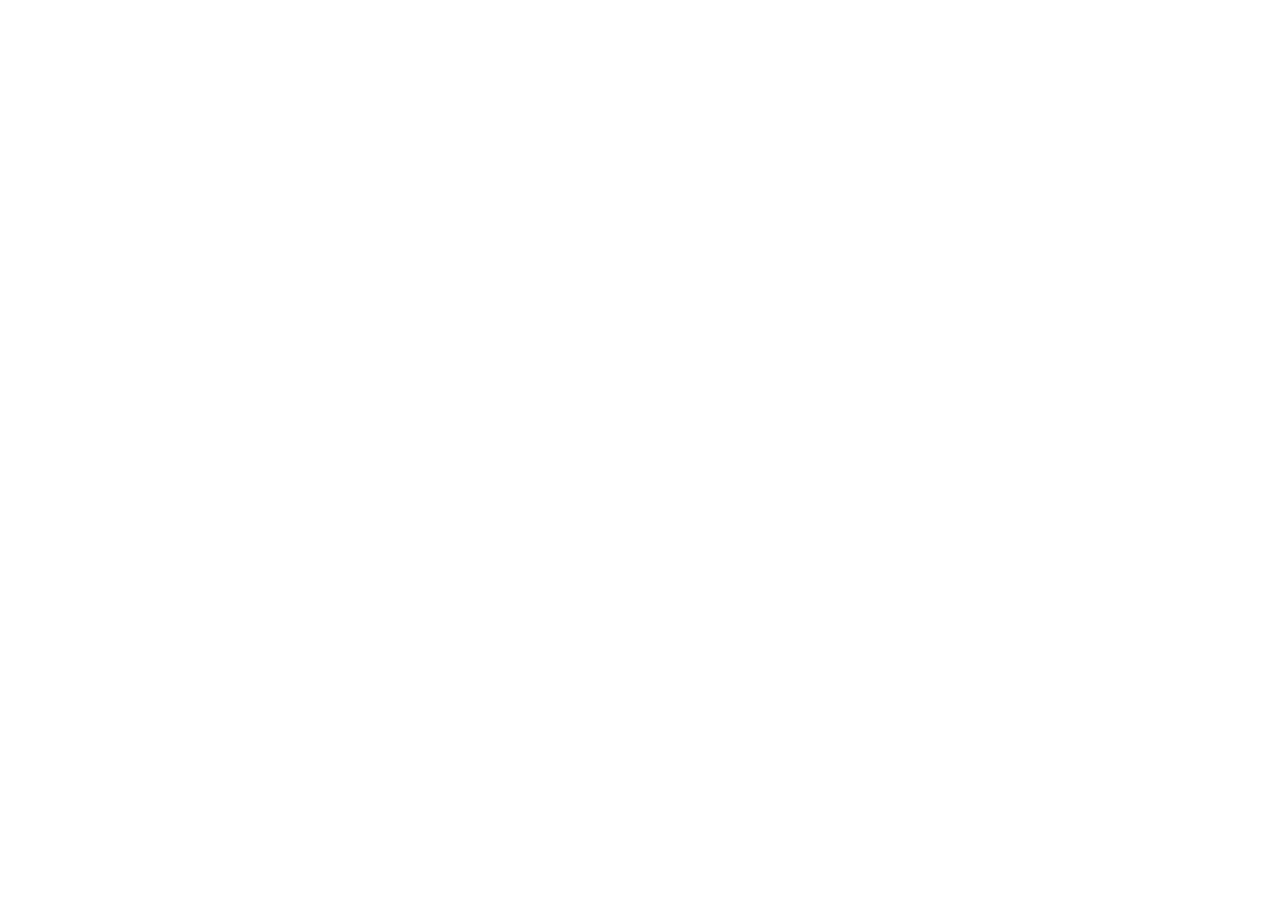
==== index.html @ d1a0b8d7 "Add files via upload" ====
<!DOCTYPE html>
<html class="no-js" lang="en">

<head>
    <meta charset="utf-8">
    <meta http-equiv="X-UA-Compatible" content="IE=edge">
    <meta name="viewport" content="width=device-width, initial-scale=1">
    <title>My Portfolio</title>
    <link href="https://fonts.googleapis.com/css?family=Lato:300,400,700,900" rel="stylesheet">
    <link rel="stylesheet" href="libs/font-awesome/css/font-awesome.min.css">
    <link href="css/bootstrap.min.css" rel="stylesheet">
    <link href="css/styles.css" rel="stylesheet">
</head>

<body>
    <div id="mobile-menu-open" class="shadow-large">
        <i class="fa fa-bars" aria-hidden="true"></i>
    </div>
    <!-- End #mobile-menu-toggle -->
    <header>
        <div id="mobile-menu-close">
            <span>Close</span> <i class="fa fa-times" aria-hidden="true"></i>
        </div>
        <ul id="menu" class="shadow">
            <li>
                <a href="#about">About</a>
            </li>
            <li>
                <a href="#experience">Experience</a>
            </li>
            <li>
                <a href="#education">Education</a>
            </li>
            <li>
                <a href="#projects">Projects</a>
            </li>
            <li>
                <a href="#skills">Skills</a>
            </li>
            <li>
                <a href="#contact">Contact</a>
            </li>
        </ul>
    </header>
    <!-- End header -->

    <div id="lead">
        <div id="lead-content">
            <h1>Frances Lee</h1>
            <h2>Computer Science Graduate</h2>
            <a href="Frances Lee Resume.pdf" download="Frances_Lee_Resume.pdf" class="btn-rounded-white">Download Resume</a>
        </div>
        <!-- End #lead-content -->

        <div id="lead-overlay"></div>

        <div id="lead-down">
            <span>
                <i class="fa fa-chevron-down" aria-hidden="true"></i>
            </span>
        </div>
        <!-- End #lead-down -->
    </div>
    <!-- End #lead -->

    <div id="about">
        <div class="container">
            <div class="row">
                <div class="col-md-4">
                    <h2 class="heading">About Me</h2>
                </div>
                <div class="col-md-8">
                    <p>
                        I am an aspiring Computer Science graduate with proficiency in Java, Python, C++, JavaScript, and both relational and non-relational databases.
                        I'm passionate about creating innovative solutions and constantly expanding my knowledge in the field. 
                        My goal is to contribute my skills as a Software Engineer, QA Engineer, or Data Engineer, and make a meaningful impact in the tech industry.
                    </p>
                </div>
            </div>
        </div>
    </div>
    <!-- End #about -->

    <div id="experience" class="background-alt">
        <h2 class="heading">Experience</h2>
        <div id="experience-timeline">
            <div data-date="August 2019 – March 2020">
                <h3>Infosys</h3>
                <h4>Junior Operation Associate</h4>
                <p>
                    <ul>
                        <li>Collaborated with onshore counterparts to promptly resolve critical issues within timelines.</li>
                        <li>Successfully integrated Robotic Process Automation (RPA) into the user-friendly front end Angular framework,
                            streamlining processes and reducing manual intervention through collaborative cross-functional teams.</li>
                        <li>Managed client databases, ensuring the extraction, transformation, and loading of source data to generate accurate
                            reports.</li>
                        <li>Utilized Git version control for pair programming, actively participating in code review sessions to ensure efficient
                            code collaboration and maintain high code quality standards.</li>
                    </ul>
                </p>
            </div>
        </div>
    </div>
    <!-- End #experience -->

    <div id="education">
        <h2 class="heading">Education</h2>
        <div class="education-block">
            <h3>Southern New Hampshire University</h3>
            <span class="education-date">Oct 2022 - Dec 2023</span>
            <h4>Bachelor of Science in Computer Science</h4>
            <p>
                GPA: 4.0
            </p>
        </div>
        <!-- End .education-block -->

        <div class="education-block">
            <h3>Brookhaven College</h3>
            <span class="education-date">Aug 2017 - May 2019</span>
            <h4>Associate of Science in Computer Science</h4>
            <p>
                GPA: 3.83
            </p>
        </div>
        <!-- End .education-block -->
    </div>
    <!-- End #education -->

    <div id="projects" class="background-alt">
        <h2 class="heading">Projects</h2>
        <div class="container">
            <div class="row">
                <div class="project shadow-large">
                    <div class="project-image">
                        <img src="images/Inventory.png" />
                    </div>
                    <!-- End .project-image -->
                    <div class="project-info">
                        <h3>Inventory Management Android Mobile App</h3>
                        <p>
                            (Android Studio, SQLite, and Java)
                            <br>
                            Designed and developed an Android inventory management application, featuring secure login, password reset, user registration and seamless CRUD operations. Integrated SMS and Push notification alerts to notify users of low inventory levels.
                        </p>
                        <a href="https://gitfront.io/r/frances402/4MarZNoTTJg1/Inventory-Management-App/" target="_blank">View Project</a>
                    </div>
                    <!-- End .project-info -->
                </div>
                <!-- End .project -->

                <div class="project shadow-large">
                    <div class="project-image">
                        <img src="images/Dashboard.png" />
                    </div>
                    <!-- End .project-image -->
                    <div class="project-info">
                        <h3>Rescue Dog Dashboard</h3>
                        <p>
                            (Python, MongoDB)
                            <br>
                            Conceptualized and crafted a secure web dashboard with MongoDB and Dash, featuring user authentication, MVC architecture, and CRUD operations. Enabled efficient data organization, retrieval from CSV files, and user-friendly interactions through data tables, pie charts, and geolocation visualizations. Implemented filters to identify search-and-rescue dog candidates.
                        </p>
                        <a href="https://gitfront.io/r/frances402/KQWz59GvUykJ/Rescue-Dog-Selection-Dashboard/" target="_blank">View Project</a>
                    </div>
                    <!-- End .project-info -->
                </div>
                <!-- End .project -->

                <div class="project shadow-large">
                    <div class="project-image">
                        <img src="images/TravelBackend.png" />
                    </div>
                    <!-- End .project-image -->
                    <div class="project-info">
                        <h3>Travel Booking Web Application</h3>
                        <p>
                            (MongoDB, Express.js AngularJS, Node.js, NoSQL, RESTful API, Postman)
                            <br>
                            Implemented a MEAN stack-based travel booking web application with a customer-facing website utilizing MVC routing and Handlebars templating. Incorporated a NoSQL database with Mongoose integration, RESTful API, and a secure Angular-based single-page application (SPA) for administrative functions. Conducted thorough testing procedures with Postman. 
                        </p>
                        <a href="https://gitfront.io/r/frances402/gCSunHzN7BKj/Travel-Booking-Web-Application/" target="_blank">View Project</a>
                    </div>
                    <!-- End .project-info -->
                </div>
                <!-- End .project -->
            </div>
        </div>
    </div>
    <!-- End #projects -->

    <div id="skills">
        <h2 class="heading">Skills</h2>
        <ul>
            <li>Python</li>
            <li>Java</li>
            <li>C++</li>
            <li>JavaScript</li>
            <li>Node.js</li>
            <li>Angular</li>
            <li>HTML</li>
            <li>CSS</li>
            <li>Typescript</li>
            <li>MongoDB</li>
            <li>SQL</li>
            <li>SQLite</li>
            <li>XML</li>
            <li>JSON</li>   
        </ul>
    </div>
    <!-- End #skills -->

    <div id="contact">
        <h2>Get in Touch</h2>
        <div id="contact-form">
            <form method="POST" action="https://formspree.io/f/xvojeqpn">
                <input type="hidden" name="_subject" value="Contact request from personal website" />
                <input type="email" name="_replyto" placeholder="Your email" required>
                <textarea name="message" placeholder="Your message" required></textarea>
                <button type="submit">Send</button>
            </form>
        </div>
        <!-- End #contact-form -->
    </div>
    <!-- End #contact -->

    <footer>
        <div class="container">
            <div class="row">
                <div class="col-sm-5 copyright">
                    <p>
                        Copyright &copy; <span id="current-year">2023</span> Frances Lee | All Rights Reserved
                    </p>
                </div>
                <div class="col-sm-2 top">
                    <span id="to-top">
                        <i class="fa fa-chevron-up" aria-hidden="true"></i>
                    </span>
                </div>
                <div class="col-sm-5 social">
                    <ul>
                        <li>
                            <a href="https://github.com/frances402" target="_blank"><i class="fa fa-github" aria-hidden="true"></i></a>
                        </li>
                        <li>
                            <a href="https://linkedin.com/in/frances402" target="_blank"><i class="fa fa-linkedin" aria-hidden="true"></i></a>
                        </li>
                    </ul>
                </div>
            </div>
        </div>
    </footer>
    <!-- End footer -->

    <script src="https://ajax.googleapis.com/ajax/libs/jquery/1.12.4/jquery.min.js"></script>
    <script src="js/scripts.min.js"></script>

    <script>
        var password = prompt("Enter the password for access:");

        if (password !== "402") {
            alert("Incorrect password. Access denied.");
            window.location.href = "https://www.google.com"; // Redirect to another page
        }
    </script>
</body>

</html>
---- css/styles.css ----
/*!
    Title: Dev Portfolio Template
    Version: 1.2.2
    Last Change: 03/25/2020
    Author: Ryan Fitzgerald
    Repo: https://github.com/RyanFitzgerald/devportfolio-template
    Issues: https://github.com/RyanFitzgerald/devportfolio-template/issues

    Description: This file contains all the styles associated with the page
    that don't come from third party libraries. This file gets compiled using
    Gulp and send to the /css folder which is then loaded on the page.
*/body{font-family:'Lato', sans-serif;font-size:16px}body.active{overflow:hidden;z-index:-1}.no-js #experience-timeline>div{background:#fff;padding:10px;margin-bottom:10px;border:1px solid #dcd9d9}.no-js #experience-timeline>div h3{font-size:1.5em;font-weight:300;color:#374054;display:inline-block;margin:0}.no-js #experience-timeline>div h4{font-size:1.2em;font-weight:300;color:#7e8890;margin:0 0 15px 0}.no-js #experience-timeline>div p{color:#74808a;font-size:0.9em;margin:0}.no-js #experience-timeline:before,.no-js #experience-timeline:after{content:none}@keyframes dropHeader{0%{transform:translateY(-100%)}100%{transform:translateY(0)}}header{position:absolute;top:0;left:0;right:0;text-align:center;z-index:10;animation-name:dropHeader;animation-iteration-count:1;animation-timing-function:ease;animation-duration:0.75s}header ul{display:inline-block;background:#fff;text-align:center;padding:10px;margin:0;border-bottom-right-radius:4px;border-bottom-left-radius:4px}header li{display:inline-block}header a{display:block;color:#3498db;padding:10px}header a:hover{color:#217dbb;text-decoration:none;background:#eee;border-radius:4px}header a:focus{color:#3498db;text-decoration:none}header.active{display:block}header.sticky{position:fixed;z-index:999}#menu.active{display:block}#mobile-menu-open{display:none;cursor:pointer;position:fixed;right:15px;top:10px;color:#3498db;font-size:1.5em;z-index:20;padding:0 7px;border-radius:4px;background:#fff}#mobile-menu-close{display:none;text-align:right;width:100%;background:#fff;font-size:1.5em;padding-right:15px;padding-top:10px;cursor:pointer;color:#3498db}#mobile-menu-close span{font-size:0.5em;text-transform:uppercase}#mobile-menu-close i{vertical-align:middle}footer{padding:50px 0}.copyright{padding-top:20px}.copyright p{margin:0;color:#74808a}.top{text-align:center}.top span{cursor:pointer;display:block;margin:15px auto 0 auto;width:35px;height:35px;border-radius:50%;border:3px solid #b9bfc4;text-align:center}.top i{color:#74808a}.social{text-align:right}.social ul{margin:5px 0 0 0;padding:0}.social li{display:inline-block;font-size:1.25em;list-style:none}.social a{display:block;color:#74808a;padding:10px}.social a:hover{color:#3498db}.btn-rounded-white{display:inline-block;color:#fff;padding:15px 25px;border:3px solid #fff;border-radius:30px;transition:.5s ease all}.btn-rounded-white:hover{color:#3498db;background:#fff;text-decoration:none}.shadow{box-shadow:0 1px 3px rgba(0,0,0,0.12),0 1px 2px rgba(0,0,0,0.24)}.shadow-large{box-shadow:0 3px 6px rgba(0,0,0,0.08),0 3px 6px rgba(0,0,0,0.15)}.heading{position:relative;display:inline-block;font-size:2em;font-weight:300;margin:0 0 30px 0}.heading:after{position:absolute;content:'';top:100%;height:1px;width:50px;left:0;right:0;margin:0 auto;background:#3498db}.background-alt{background:#f2f2f5}#lead{position:relative;height:100vh;min-height:500px;max-height:1080px;background:url(../images/lead-bg.jpg);background-size:cover;padding:15px;overflow:hidden}#lead-content{position:absolute;z-index:10;top:50%;left:50%;transform:translate(-50%, -50%);text-align:center}#lead-content h1,#lead-content h2{margin:0}#lead-content h1{color:#fff;font-weight:900;font-size:5em;text-transform:uppercase;letter-spacing:0.05em;line-height:0.9em}#lead-content h2{color:#a0cfee;font-weight:500;font-size:2.25em;margin-bottom:15px}#lead-overlay{position:absolute;height:100%;width:100%;top:0;right:0;bottom:0;left:0;background:rgba(33,125,187,0.8);z-index:1}#lead-down{position:absolute;left:0;right:0;width:100%;text-align:center;z-index:10;bottom:15px;color:#fff}#lead-down span{cursor:pointer;display:block;margin:0 auto;width:35px;height:35px;border-radius:50%;border:3px solid #a0cfee;text-align:center}#lead-down i{animation:pulsate 1.5s ease;animation-iteration-count:infinite;padding-top:5px}@keyframes pulsate{0%{transform:scale(1, 1)}50%{transform:scale(1.2, 1.2)}100%{transform:scale(1, 1)}}#about{padding:75px 15px;border-bottom:1px solid #dcd9d9}#about h2{color:#374054}#about p{color:#74808a;margin:0}#experience{padding:50px 15px;text-align:center;border-bottom:1px solid #dcd9d9}#experience h2{color:#374054}#experience-timeline{margin:30px auto 0 auto;position:relative;max-width:1000px}#experience-timeline:before{position:absolute;content:'';top:0;bottom:0;left:303px;right:auto;height:100%;width:3px;background:#3498db;z-index:0}#experience-timeline:after{position:absolute;content:'';width:3px;height:40px;background:#3498db;background:linear-gradient(to bottom, #3498db, rgba(52,152,219,0));top:100%;left:303px}.vtimeline-content{margin-left:350px;background:#fff;border:1px solid #e6e6e6;padding:15px;border-radius:3px;text-align:left}.vtimeline-content h3{font-size:1.5em;font-weight:300;color:#374054;display:inline-block;margin:0}.vtimeline-content h4{font-size:1.2em;font-weight:300;color:#7e8890;margin:0 0 15px 0}.vtimeline-content p{color:#74808a;font-size:0.9em;margin:0}.vtimeline-point{position:relative;display:block;vertical-align:top;margin-bottom:30px}.vtimeline-icon{position:relative;color:#fff;width:50px;height:50px;background:#3498db;border-radius:50%;float:left;z-index:99;margin-left:280px}.vtimeline-icon i{display:block;font-size:2em;margin-top:10px}.vtimeline-date{width:260px;text-align:right;position:absolute;left:0;top:10px;font-weight:300;color:#374054}#education{padding:50px 15px 20px 15px;border-bottom:1px solid #dcd9d9;text-align:center}#education h2{color:#374054;margin-bottom:50px}.education-block{max-width:700px;margin:0 auto 30px auto;padding:15px;border:1px solid #dcd9d9;text-align:left}.education-block h3{font-weight:500;float:left;margin:0;color:#374054}.education-block span{color:#74808a;float:right}.education-block h4{color:#74808a;clear:both;font-weight:500;margin:0 0 15px 0}.education-block p,.education-block ul{margin:0;color:#74808a;font-size:0.9em}.education-block ul{padding:0 0 0 15px}#projects{padding:50px 15px;border-bottom:1px solid #dcd9d9;text-align:center}#projects h2{color:#374054;margin-bottom:50px}.project{position:relative;max-width:900px;margin:0 auto 30px auto;overflow:hidden;background:#fff;border-radius:4px}.project-image{float:left}.project-info{position:absolute;top:50%;transform:translateY(-50%);margin-left:300px;padding:15px}.project-info h3{font-size:1.5em;font-weight:300;color:#374054;margin:0 0 15px 0}.project-info p{color:#74808a;margin:0 0 15px 0;font-size:0.9em}.no-image .project-info{position:relative;margin:0;padding:30px 15px;transform:none}#more-projects{display:none}#skills{padding:50px 15px;text-align:center}#skills h2{color:#374054;margin-bottom:50px}#skills ul{display:block;margin:0 auto;padding:0;max-width:800px}#skills li{display:inline-block;margin:7px;padding:5px 10px;color:#374054;background:#e4e4ea;list-style:none;cursor:default;font-size:1.2em}#contact{padding:50px 15px;background:#3498db;text-align:center}#contact h2{margin:0 0 15px 0;color:#fff;font-weight:500}#contact-form{max-width:500px;margin:0 auto}#contact-form input,#contact-form textarea{display:block;width:100%;padding:10px;border-radius:4px;border:none;margin-bottom:10px;background:#1d6fa5;color:#fff;transition:.5s ease all}#contact-form input::-webkit-input-placeholder,#contact-form textarea::-webkit-input-placeholder{color:#fff}#contact-form input:-moz-placeholder,#contact-form textarea:-moz-placeholder{color:#fff;opacity:1}#contact-form input::-moz-placeholder,#contact-form textarea::-moz-placeholder{color:#fff;opacity:1}#contact-form input:-ms-input-placeholder,#contact-form textarea:-ms-input-placeholder{color:#fff}#contact-form input:focus,#contact-form textarea:focus{outline:none;background:#16527a}#contact-form textarea{height:150px;resize:none}#contact-form button{display:block;width:100%;background:#fff;border-radius:4px;padding:5px 10px;border:none;color:#3498db;font-weight:700;box-shadow:0 1px 3px rgba(0,0,0,0.12),0 1px 2px rgba(0,0,0,0.24);transition:.5s ease all}#contact-form button:hover{box-shadow:0 10px 20px rgba(0,0,0,0.19),0 6px 6px rgba(0,0,0,0.23)}.optional-section{padding:50px 15px;text-align:center;border-top:1px solid #dcd9d9}.optional-section h2{color:#374054}.optional-section-block{max-width:700px;margin:0 auto 30px auto;padding:15px;border:1px solid #dcd9d9;background:#fff;text-align:left}.optional-section-block h3{font-weight:500;margin:0 0 15px 0;color:#374054}.optional-section-block h4{color:#74808a;clear:both;font-weight:500;margin:0 0 15px 0}.optional-section-block p,.optional-section-block ul{margin:0 0 15px 0;color:#74808a;font-size:0.9em}.optional-section-block ul{padding:0 0 0 15px}@media only screen and (max-width: 750px){#experience-timeline:before,#experience-timeline:after{left:23px}.vtimeline-date{width:auto;text-align:left;position:relative;margin-bottom:15px;display:block;margin-left:70px}.vtimeline-icon{margin-left:0}.vtimeline-content{margin-left:70px}}@media only screen and (max-width: 992px){#lead{height:auto;min-height:auto;max-height:auto;padding:100px 15px}#lead-content{position:relative;transform:none;left:auto;top:auto}#lead-content h1{font-size:3em}#lead-content h2{font-size:1.75em}#about{text-align:center}#about p{text-align:left}}@media only screen and (max-width: 768px){header{position:fixed;display:none;z-index:999;animation:none;bottom:0;height:100%}#mobile-menu-open,#mobile-menu-close{display:block}#menu{height:100%;overflow-y:auto;box-shadow:none;border-radius:0;width:100%}#menu li{display:block;margin-bottom:10px}#lead-content h1{font-size:2em}#lead-content h2{font-size:1.3em}#lead-content a{padding:10px 20px}#lead-down{display:none}.education-block h3,.education-block span{float:none}.project-image{display:none}.project-info{position:relative;margin:0;padding:30px 15px;top:auto;transform:none}footer{text-align:center}.social{text-align:center}}@media only screen and (max-width: 480px){#lead-content h1{font-size:1.5em}#lead-content h2{font-size:1em}#lead-content a{font-size:0.9em;padding:5px 10px}}
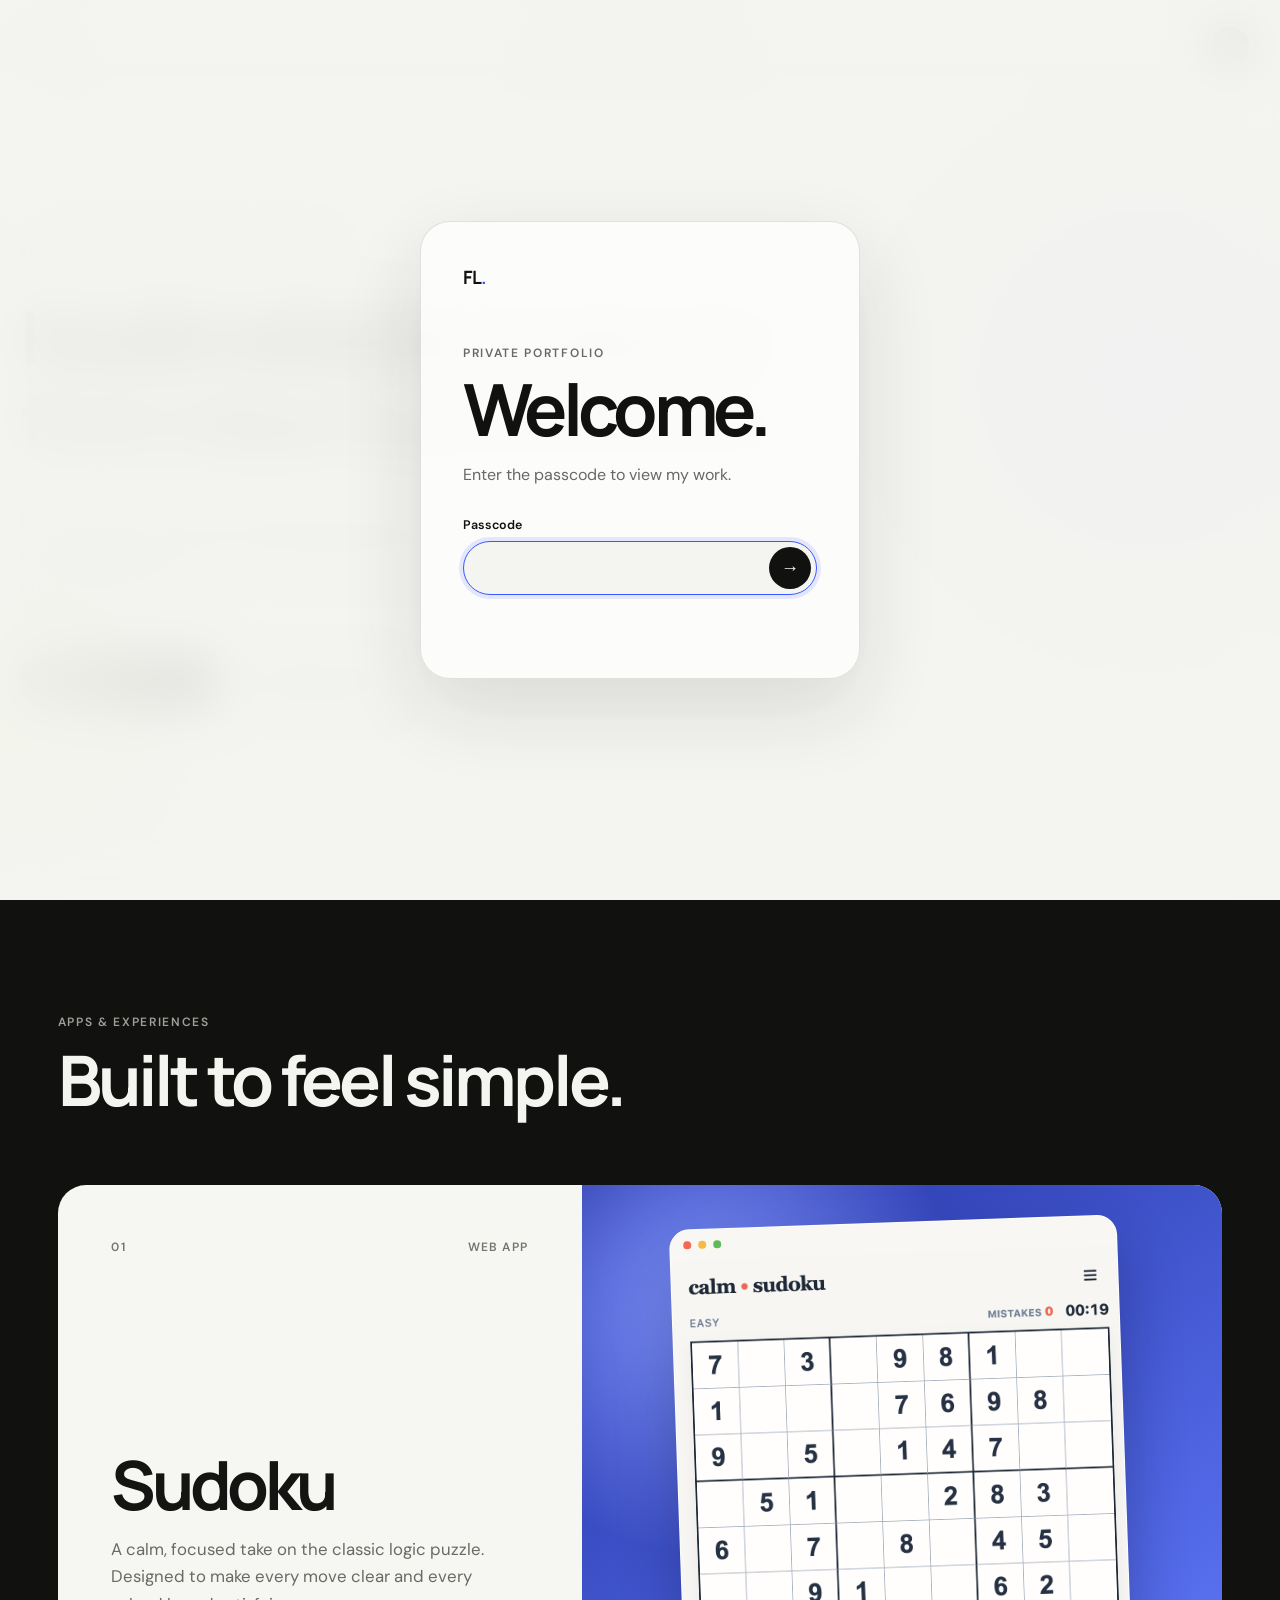
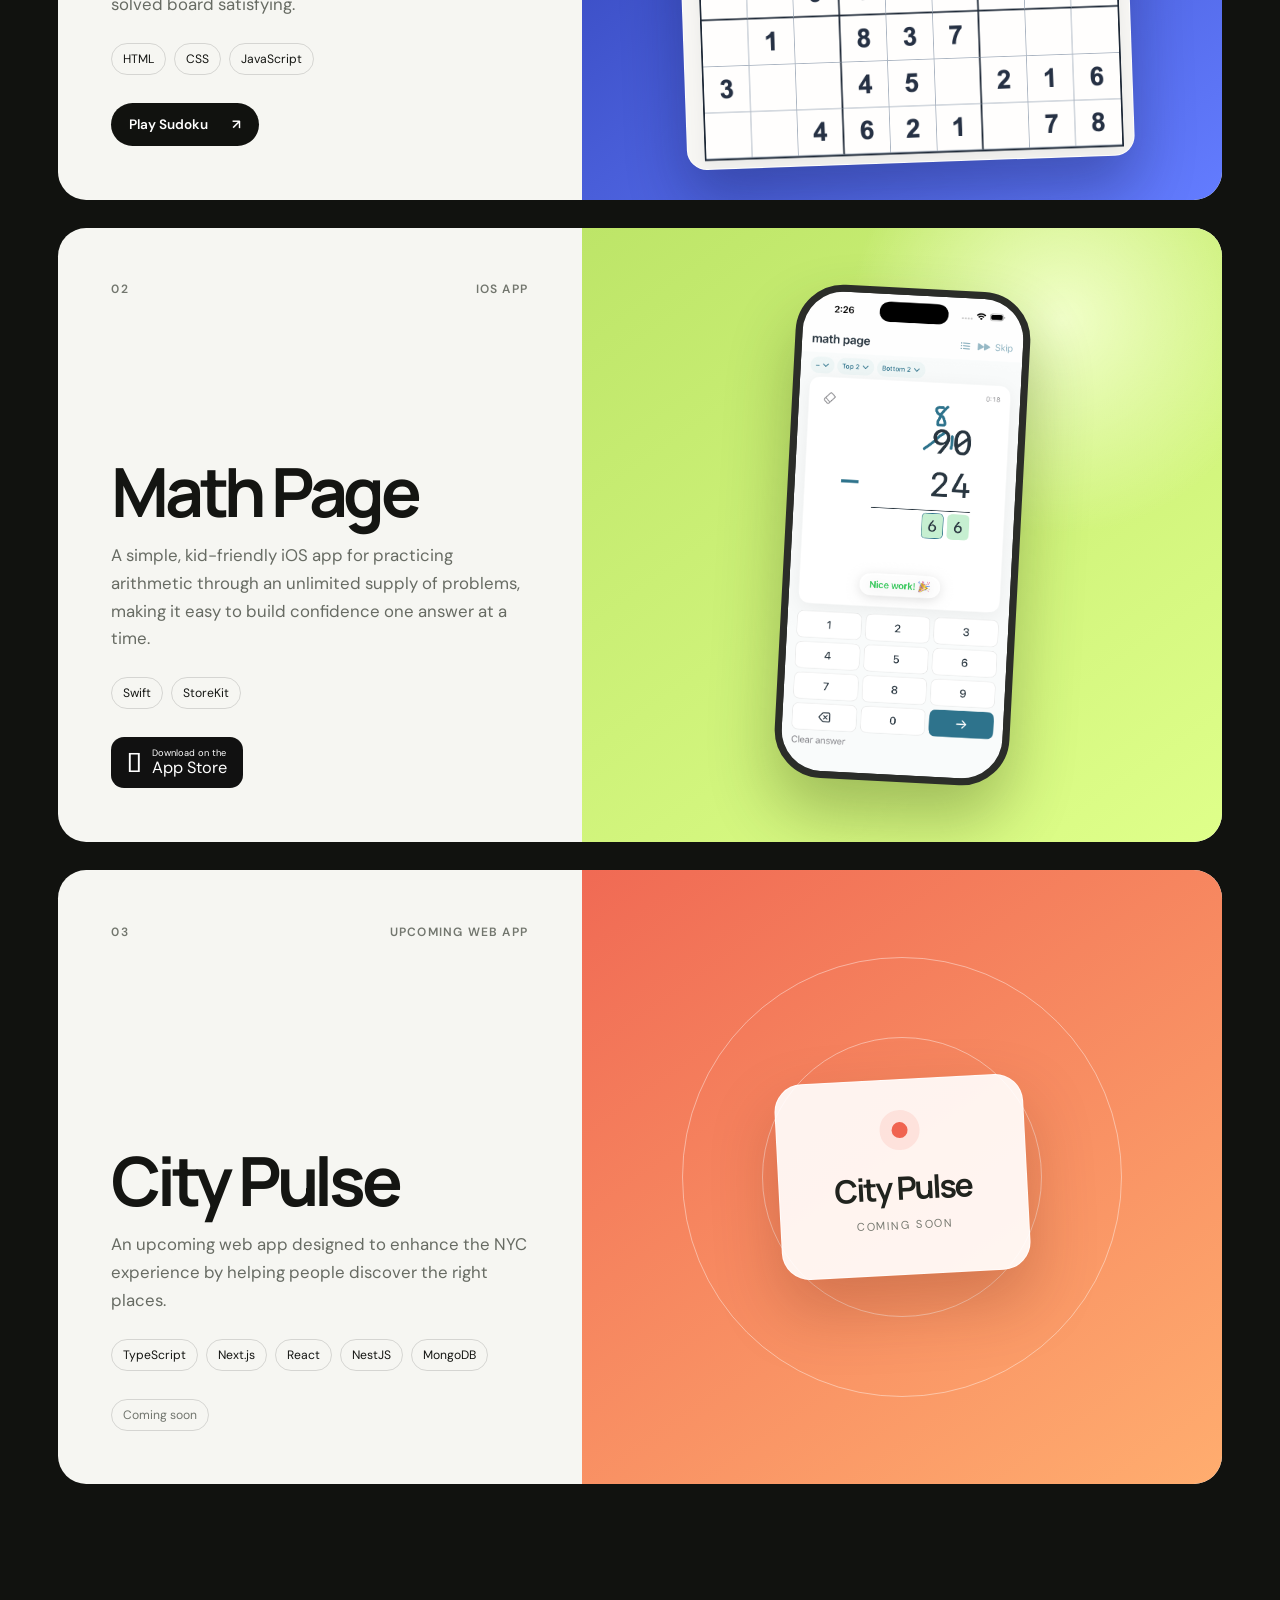
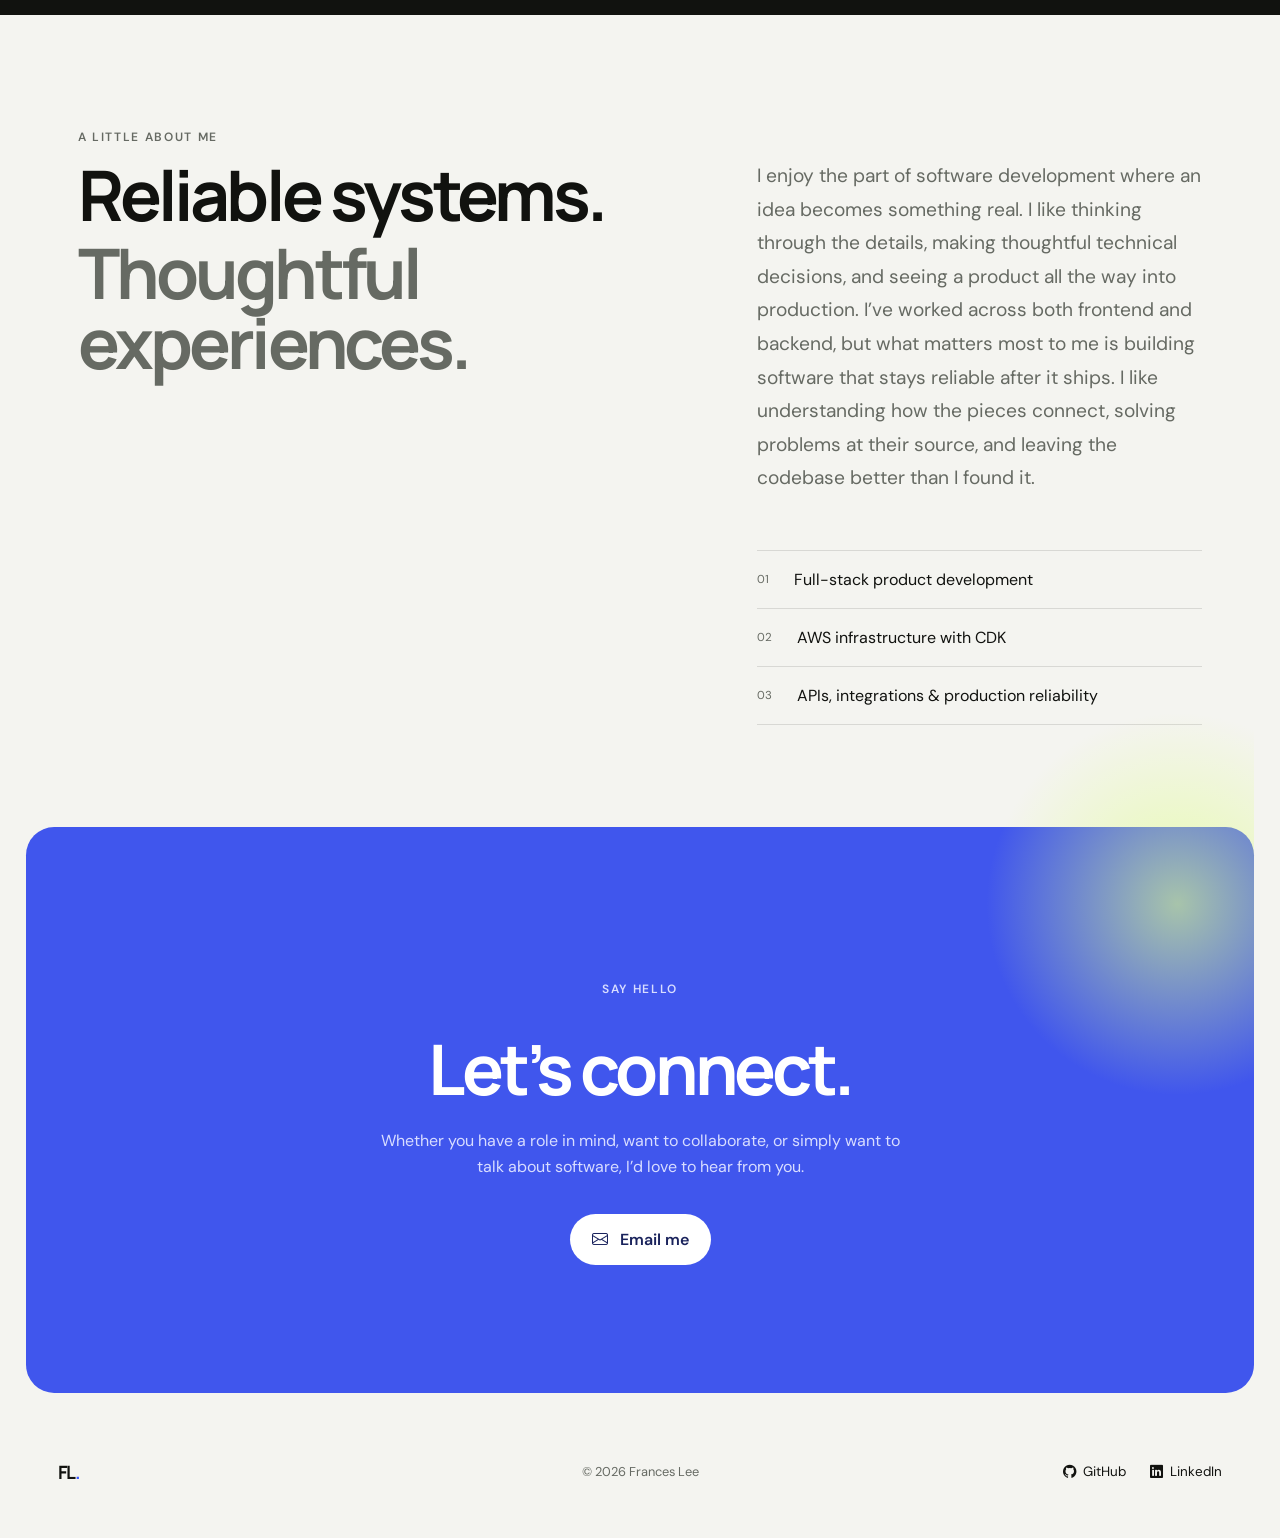
==== commit fce98586: "Replace portfolio with new design" ====
--- a/index.html
+++ b/index.html
@@ -1,268 +1,169 @@
-<!DOCTYPE html>
-<html class="no-js" lang="en">
+<!doctype html>
+<html lang="en">
+<head>
+  <meta charset="utf-8">
+  <meta name="viewport" content="width=device-width, initial-scale=1">
+  <meta name="theme-color" content="#f4f4f0">
+  <meta name="description" content="Frances Lee is a senior software developer creating reliable cloud applications and thoughtful digital experiences.">
+  <title>Frances Lee — Senior Software Developer</title>
 
-<head>
-    <meta charset="utf-8">
-    <meta http-equiv="X-UA-Compatible" content="IE=edge">
-    <meta name="viewport" content="width=device-width, initial-scale=1">
-    <title>My Portfolio</title>
-    <link href="https://fonts.googleapis.com/css?family=Lato:300,400,700,900" rel="stylesheet">
-    <link rel="stylesheet" href="libs/font-awesome/css/font-awesome.min.css">
-    <link href="css/bootstrap.min.css" rel="stylesheet">
-    <link href="css/styles.css" rel="stylesheet">
+  <link rel="preconnect" href="https://fonts.googleapis.com">
+  <link rel="preconnect" href="https://fonts.gstatic.com" crossorigin>
+  <link href="https://fonts.googleapis.com/css2?family=DM+Sans:wght@400;500;600&amp;family=Manrope:wght@500;600;700&amp;display=swap" rel="stylesheet">
+  <link rel="stylesheet" href="https://cdn.jsdelivr.net/npm/bootstrap-icons@1.13.1/font/bootstrap-icons.min.css">
+  <link rel="stylesheet" href="css/portfolio.css">
+  <link rel="stylesheet" href="css/screenshots.css">
+  <link rel="stylesheet" href="css/sudoku-demo.css">
 </head>
+<body class="is-locked">
+  <a class="skip-link" href="#main">Skip to content</a>
 
-<body>
-    <div id="mobile-menu-open" class="shadow-large">
-        <i class="fa fa-bars" aria-hidden="true"></i>
+  <div class="access-gate" role="dialog" aria-modal="true" aria-labelledby="access-title" data-access-gate>
+    <form class="access-card" data-access-form>
+      <a class="brand" href="#" aria-label="Frances Lee portfolio">FL<span>.</span></a>
+      <p class="eyebrow">Private portfolio</p>
+      <h1 id="access-title">Welcome.</h1>
+      <p>Enter the passcode to view my work.</p>
+      <label for="portfolio-passcode">Passcode</label>
+      <div class="access-input">
+        <input id="portfolio-passcode" name="passcode" type="password" inputmode="numeric" autocomplete="current-password" maxlength="3" required data-access-input>
+        <button type="submit" aria-label="Unlock portfolio">→</button>
+      </div>
+      <p class="access-error" role="alert" data-access-error></p>
+    </form>
+  </div>
+
+  <header class="site-header" data-header>
+    <a class="brand" href="#top" aria-label="Frances Lee, home">FL<span>.</span></a>
+    <nav aria-label="Primary navigation">
+      <a href="#work">Work</a>
+      <a href="#about">About</a>
+      <a href="#contact">Contact</a>
+    </nav>
+    <button class="theme-toggle" type="button" aria-label="Switch color theme" aria-pressed="false" data-theme-toggle>
+      <span class="theme-toggle__sun" aria-hidden="true">☼</span>
+      <span class="theme-toggle__moon" aria-hidden="true">◐</span>
+    </button>
+  </header>
+
+  <main id="main">
+    <section class="hero" id="top">
+      <div class="hero__glow hero__glow--one" aria-hidden="true"></div>
+      <div class="hero__glow hero__glow--two" aria-hidden="true"></div>
+      <p class="eyebrow reveal">Senior software developer · New York</p>
+      <h1 class="reveal">I build reliable products<br><span>from idea to production.</span></h1>
+      <p class="hero__intro reveal">I’m Frances Lee, a senior software developer who loves building across the stack, from intuitive front-end experiences to reliable backend systems and scalable APIs.</p>
+      <div class="hero__actions reveal">
+        <a class="button button--primary" href="#work">Explore my work <span aria-hidden="true">↓</span></a>
+        <a class="button button--quiet" href="Frances Lee Resume.pdf" download>Download resume</a>
+      </div>
+    </section>
+
+    <section class="work section" id="work">
+      <div class="section-heading reveal">
+        <div>
+          <p class="eyebrow">Apps & Experiences</p>
+          <h2>Built to feel simple.</h2>
+        </div>
+      </div>
+
+      <article class="project project--sudoku reveal" data-tilt>
+        <div class="project__copy">
+          <div class="project__meta"><span>01</span><span>Web app</span></div>
+          <h3>Sudoku</h3>
+          <p>A calm, focused take on the classic logic puzzle. Designed to make every move clear and every solved board satisfying.</p>
+          <div class="tags" aria-label="Technologies used">
+            <span>HTML</span><span>CSS</span><span>JavaScript</span>
+          </div>
+          <button class="project-demo-button" type="button" data-open-sudoku>Play Sudoku <span aria-hidden="true">↗</span></button>
+        </div>
+        <div class="project__art">
+          <div class="browser-device">
+            <div class="browser-device__bar" aria-hidden="true"><i></i><i></i><i></i></div>
+            <img src="images/calm-sudoku-screen.png" alt="Calm Sudoku game showing an easy puzzle, timer, and mistake counter">
+          </div>
+        </div>
+      </article>
+
+      <article class="project project--math reveal" data-tilt>
+        <div class="project__copy">
+          <div class="project__meta"><span>02</span><span>iOS app</span></div>
+          <h3>Math Page</h3>
+          <p>A simple, kid-friendly iOS app for practicing arithmetic through an unlimited supply of problems, making it easy to build confidence one answer at a time.</p>
+          <div class="tags" aria-label="Technologies used">
+            <span>Swift</span><span>StoreKit</span>
+          </div>
+          <a class="store-button" href="https://apps.apple.com/sg/app/math-page/id6801552444" aria-label="Download Math Page on the App Store">
+            <span class="apple" aria-hidden="true"></span>
+            <span><small>Download on the</small>App Store</span>
+          </a>
+        </div>
+        <div class="project__art">
+          <div class="iphone-device">
+            <img src="images/math-page-screen.png" alt="Math Page iOS app showing a completed subtraction practice problem">
+          </div>
+        </div>
+      </article>
+
+      <article class="project project--city reveal" data-tilt>
+        <div class="project__copy">
+          <div class="project__meta"><span>03</span><span>Upcoming web app</span></div>
+          <h3>City Pulse</h3>
+          <p>An upcoming web app designed to enhance the NYC experience by helping people discover the right places.</p>
+          <div class="tags" aria-label="Technologies used">
+            <span>TypeScript</span><span>Next.js</span><span>React</span><span>NestJS</span><span>MongoDB</span>
+          </div>
+          <span class="project__pending">Coming soon</span>
+        </div>
+        <div class="project__art city-preview" aria-hidden="true">
+          <div class="city-orbit city-orbit--outer"></div>
+          <div class="city-orbit city-orbit--inner"></div>
+          <div class="city-pulse"><i></i><span>City Pulse</span><small>Coming soon</small></div>
+        </div>
+      </article>
+    </section>
+
+    <section class="about section" id="about">
+      <div class="about__statement reveal">
+        <p class="eyebrow">A little about me</p>
+        <h2>Reliable systems.<br><span>Thoughtful experiences.</span></h2>
+      </div>
+      <div class="about__body reveal">
+        <p>I enjoy the part of software development where an idea becomes something real. I like thinking through the details, making thoughtful technical decisions, and seeing a product all the way into production. I’ve worked across both frontend and backend, but what matters most to me is building software that stays reliable after it ships. I like understanding how the pieces connect, solving problems at their source, and leaving the codebase better than I found it.</p>
+        <div class="capabilities">
+          <div><span>01</span><p>Full-stack product development</p></div>
+          <div><span>02</span><p>AWS infrastructure with CDK</p></div>
+          <div><span>03</span><p>APIs, integrations & production reliability</p></div>
+        </div>
+      </div>
+    </section>
+
+    <section class="contact section" id="contact">
+      <div class="contact__orb" aria-hidden="true"></div>
+      <p class="eyebrow reveal">Say hello</p>
+      <h2 class="reveal">Let’s connect.</h2>
+      <p class="reveal">Whether you have a role in mind, want to collaborate, or simply want to talk about software, I’d love to hear from you.</p>
+      <a class="button button--light reveal" href="mailto:franceslee402@gmail.com"><i class="bi bi-envelope" aria-hidden="true"></i> Email me</a>
+    </section>
+  </main>
+
+  <dialog class="sudoku-dialog" data-sudoku-dialog aria-labelledby="sudoku-title">
+    <div class="sudoku-frame">
+      <h2 id="sudoku-title" class="visually-hidden">Play Calm Sudoku</h2>
+      <button type="button" class="sudoku-popup-close" aria-label="Close Sudoku" data-close-sudoku>×</button>
+      <iframe src="sudoku/index.html?embedded=1" title="Play Calm Sudoku" scrolling="no"></iframe>
     </div>
-    <!-- End #mobile-menu-toggle -->
-    <header>
-        <div id="mobile-menu-close">
-            <span>Close</span> <i class="fa fa-times" aria-hidden="true"></i>
-        </div>
-        <ul id="menu" class="shadow">
-            <li>
-                <a href="#about">About</a>
-            </li>
-            <li>
-                <a href="#experience">Experience</a>
-            </li>
-            <li>
-                <a href="#education">Education</a>
-            </li>
-            <li>
-                <a href="#projects">Projects</a>
-            </li>
-            <li>
-                <a href="#skills">Skills</a>
-            </li>
-            <li>
-                <a href="#contact">Contact</a>
-            </li>
-        </ul>
-    </header>
-    <!-- End header -->
+  </dialog>
 
-    <div id="lead">
-        <div id="lead-content">
-            <h1>Frances Lee</h1>
-            <h2>Computer Science Graduate</h2>
-            <a href="Frances Lee Resume.pdf" download="Frances_Lee_Resume.pdf" class="btn-rounded-white">Download Resume</a>
-        </div>
-        <!-- End #lead-content -->
+  <footer>
+    <a class="brand" href="#top" aria-label="Back to top">FL<span>.</span></a>
+    <p>© <span data-year></span> Frances Lee</p>
+    <div>
+      <a href="https://github.com/frances402" target="_blank" rel="noreferrer"><i class="bi bi-github" aria-hidden="true"></i> GitHub</a>
+      <a href="https://linkedin.com/in/frances402" target="_blank" rel="noreferrer"><i class="bi bi-linkedin" aria-hidden="true"></i> LinkedIn</a>
+    </div>
+  </footer>
 
-        <div id="lead-overlay"></div>
-
-        <div id="lead-down">
-            <span>
-                <i class="fa fa-chevron-down" aria-hidden="true"></i>
-            </span>
-        </div>
-        <!-- End #lead-down -->
-    </div>
-    <!-- End #lead -->
-
-    <div id="about">
-        <div class="container">
-            <div class="row">
-                <div class="col-md-4">
-                    <h2 class="heading">About Me</h2>
-                </div>
-                <div class="col-md-8">
-                    <p>
-                        I am an aspiring Computer Science graduate with proficiency in Java, Python, C++, JavaScript, and both relational and non-relational databases.
-                        I'm passionate about creating innovative solutions and constantly expanding my knowledge in the field. 
-                        My goal is to contribute my skills as a Software Engineer, QA Engineer, or Data Engineer, and make a meaningful impact in the tech industry.
-                    </p>
-                </div>
-            </div>
-        </div>
-    </div>
-    <!-- End #about -->
-
-    <div id="experience" class="background-alt">
-        <h2 class="heading">Experience</h2>
-        <div id="experience-timeline">
-            <div data-date="August 2019 – March 2020">
-                <h3>Infosys</h3>
-                <h4>Junior Operation Associate</h4>
-                <p>
-                    <ul>
-                        <li>Collaborated with onshore counterparts to promptly resolve critical issues within timelines.</li>
-                        <li>Successfully integrated Robotic Process Automation (RPA) into the user-friendly front end Angular framework,
-                            streamlining processes and reducing manual intervention through collaborative cross-functional teams.</li>
-                        <li>Managed client databases, ensuring the extraction, transformation, and loading of source data to generate accurate
-                            reports.</li>
-                        <li>Utilized Git version control for pair programming, actively participating in code review sessions to ensure efficient
-                            code collaboration and maintain high code quality standards.</li>
-                    </ul>
-                </p>
-            </div>
-        </div>
-    </div>
-    <!-- End #experience -->
-
-    <div id="education">
-        <h2 class="heading">Education</h2>
-        <div class="education-block">
-            <h3>Southern New Hampshire University</h3>
-            <span class="education-date">Oct 2022 - Dec 2023</span>
-            <h4>Bachelor of Science in Computer Science</h4>
-            <p>
-                GPA: 4.0
-            </p>
-        </div>
-        <!-- End .education-block -->
-
-        <div class="education-block">
-            <h3>Brookhaven College</h3>
-            <span class="education-date">Aug 2017 - May 2019</span>
-            <h4>Associate of Science in Computer Science</h4>
-            <p>
-                GPA: 3.83
-            </p>
-        </div>
-        <!-- End .education-block -->
-    </div>
-    <!-- End #education -->
-
-    <div id="projects" class="background-alt">
-        <h2 class="heading">Projects</h2>
-        <div class="container">
-            <div class="row">
-                <div class="project shadow-large">
-                    <div class="project-image">
-                        <img src="images/Inventory.png" />
-                    </div>
-                    <!-- End .project-image -->
-                    <div class="project-info">
-                        <h3>Inventory Management Android Mobile App</h3>
-                        <p>
-                            (Android Studio, SQLite, and Java)
-                            <br>
-                            Designed and developed an Android inventory management application, featuring secure login, password reset, user registration and seamless CRUD operations. Integrated SMS and Push notification alerts to notify users of low inventory levels.
-                        </p>
-                        <a href="https://gitfront.io/r/frances402/4MarZNoTTJg1/Inventory-Management-App/" target="_blank">View Project</a>
-                    </div>
-                    <!-- End .project-info -->
-                </div>
-                <!-- End .project -->
-
-                <div class="project shadow-large">
-                    <div class="project-image">
-                        <img src="images/Dashboard.png" />
-                    </div>
-                    <!-- End .project-image -->
-                    <div class="project-info">
-                        <h3>Rescue Dog Dashboard</h3>
-                        <p>
-                            (Python, MongoDB)
-                            <br>
-                            Conceptualized and crafted a secure web dashboard with MongoDB and Dash, featuring user authentication, MVC architecture, and CRUD operations. Enabled efficient data organization, retrieval from CSV files, and user-friendly interactions through data tables, pie charts, and geolocation visualizations. Implemented filters to identify search-and-rescue dog candidates.
-                        </p>
-                        <a href="https://gitfront.io/r/frances402/KQWz59GvUykJ/Rescue-Dog-Selection-Dashboard/" target="_blank">View Project</a>
-                    </div>
-                    <!-- End .project-info -->
-                </div>
-                <!-- End .project -->
-
-                <div class="project shadow-large">
-                    <div class="project-image">
-                        <img src="images/TravelBackend.png" />
-                    </div>
-                    <!-- End .project-image -->
-                    <div class="project-info">
-                        <h3>Travel Booking Web Application</h3>
-                        <p>
-                            (MongoDB, Express.js AngularJS, Node.js, NoSQL, RESTful API, Postman)
-                            <br>
-                            Implemented a MEAN stack-based travel booking web application with a customer-facing website utilizing MVC routing and Handlebars templating. Incorporated a NoSQL database with Mongoose integration, RESTful API, and a secure Angular-based single-page application (SPA) for administrative functions. Conducted thorough testing procedures with Postman. 
-                        </p>
-                        <a href="https://gitfront.io/r/frances402/gCSunHzN7BKj/Travel-Booking-Web-Application/" target="_blank">View Project</a>
-                    </div>
-                    <!-- End .project-info -->
-                </div>
-                <!-- End .project -->
-            </div>
-        </div>
-    </div>
-    <!-- End #projects -->
-
-    <div id="skills">
-        <h2 class="heading">Skills</h2>
-        <ul>
-            <li>Python</li>
-            <li>Java</li>
-            <li>C++</li>
-            <li>JavaScript</li>
-            <li>Node.js</li>
-            <li>Angular</li>
-            <li>HTML</li>
-            <li>CSS</li>
-            <li>Typescript</li>
-            <li>MongoDB</li>
-            <li>SQL</li>
-            <li>SQLite</li>
-            <li>XML</li>
-            <li>JSON</li>   
-        </ul>
-    </div>
-    <!-- End #skills -->
-
-    <div id="contact">
-        <h2>Get in Touch</h2>
-        <div id="contact-form">
-            <form method="POST" action="https://formspree.io/f/xvojeqpn">
-                <input type="hidden" name="_subject" value="Contact request from personal website" />
-                <input type="email" name="_replyto" placeholder="Your email" required>
-                <textarea name="message" placeholder="Your message" required></textarea>
-                <button type="submit">Send</button>
-            </form>
-        </div>
-        <!-- End #contact-form -->
-    </div>
-    <!-- End #contact -->
-
-    <footer>
-        <div class="container">
-            <div class="row">
-                <div class="col-sm-5 copyright">
-                    <p>
-                        Copyright &copy; <span id="current-year">2023</span> Frances Lee | All Rights Reserved
-                    </p>
-                </div>
-                <div class="col-sm-2 top">
-                    <span id="to-top">
-                        <i class="fa fa-chevron-up" aria-hidden="true"></i>
-                    </span>
-                </div>
-                <div class="col-sm-5 social">
-                    <ul>
-                        <li>
-                            <a href="https://github.com/frances402" target="_blank"><i class="fa fa-github" aria-hidden="true"></i></a>
-                        </li>
-                        <li>
-                            <a href="https://linkedin.com/in/frances402" target="_blank"><i class="fa fa-linkedin" aria-hidden="true"></i></a>
-                        </li>
-                    </ul>
-                </div>
-            </div>
-        </div>
-    </footer>
-    <!-- End footer -->
-
-    <script src="https://ajax.googleapis.com/ajax/libs/jquery/1.12.4/jquery.min.js"></script>
-    <script src="js/scripts.min.js"></script>
-
-    <script>
-        var password = prompt("Enter the password for access:");
-
-        if (password !== "402") {
-            alert("Incorrect password. Access denied.");
-            window.location.href = "https://www.google.com"; // Redirect to another page
-        }
-    </script>
+  <script src="js/portfolio.js"></script>
 </body>
-
 </html>
--- a/css/portfolio.css
+++ b/css/portfolio.css
@@ -0,0 +1,899 @@
+:root {
+  --bg: #f4f4f0;
+  --surface: rgba(255, 255, 255, 0.72);
+  --text: #11120f;
+  --muted: #666a63;
+  --line: rgba(17, 18, 15, 0.12);
+  --accent: #3957ff;
+  --nav: rgba(244, 244, 240, 0.76);
+  --shadow: 0 30px 80px rgba(25, 28, 22, 0.12);
+
+  /* Responsive layout tokens */
+  --content-max: 77.5rem;
+  --page-gutter: clamp(1rem, 4.5vw, 5.5rem);
+  --section-space: clamp(4.5rem, 8vw, 7.5rem);
+  --radius-lg: clamp(1.5rem, 2.2vw, 2.125rem);
+
+  color-scheme: light;
+}
+
+html[data-theme="dark"] {
+  --bg: #10110f;
+  --surface: rgba(29, 31, 27, 0.78);
+  --text: #f5f5ef;
+  --muted: #a4a79f;
+  --line: rgba(255, 255, 255, 0.13);
+  --nav: rgba(16, 17, 15, 0.74);
+  color-scheme: dark;
+}
+
+* {
+  box-sizing: border-box;
+}
+
+html {
+  scroll-behavior: smooth;
+}
+
+body {
+  background: var(--bg);
+  color: var(--text);
+  font-family: "DM Sans", sans-serif;
+  margin: 0;
+  transition: background 0.35s, color 0.35s;
+}
+
+/* Keep decorative elements from creating horizontal scroll without
+   globally clipping real content during browser zoom. */
+.hero,
+.contact {
+  overflow-x: clip;
+}
+
+a {
+  color: inherit;
+  text-decoration: none;
+}
+
+.skip-link {
+  background: var(--text);
+  color: var(--bg);
+  left: 1rem;
+  padding: 0.625rem 1rem;
+  position: fixed;
+  top: -4rem;
+  z-index: 100;
+}
+
+.skip-link:focus {
+  top: 1rem;
+}
+
+.site-header {
+  align-items: center;
+  backdrop-filter: blur(20px);
+  background: var(--nav);
+  border: 1px solid var(--line);
+  border-radius: 999px;
+  display: flex;
+  justify-content: space-between;
+  left: 50%;
+  max-width: var(--content-max);
+  padding: 0.5rem 0.625rem 0.5rem 1.125rem;
+  position: fixed;
+  top: 1.125rem;
+  transform: translateX(-50%);
+  transition: box-shadow 0.3s, top 0.3s;
+  width: min(calc(100% - 2rem), var(--content-max));
+  z-index: 20;
+}
+
+.site-header.scrolled {
+  box-shadow: 0 12px 36px rgba(0, 0, 0, 0.1);
+  top: 0.625rem;
+}
+
+.brand {
+  font-family: Manrope, sans-serif;
+  font-size: 1.15rem;
+  font-weight: 700;
+  letter-spacing: -0.06em;
+  white-space: nowrap;
+}
+
+.brand span {
+  color: var(--accent);
+}
+
+nav {
+  display: flex;
+  gap: 0.25rem;
+}
+
+nav a {
+  border-radius: 999px;
+  color: var(--muted);
+  font-size: 0.88rem;
+  padding: 0.5625rem 0.9375rem;
+  white-space: nowrap;
+}
+
+nav a:hover,
+nav a:focus-visible {
+  background: var(--surface);
+  color: var(--text);
+}
+
+.theme-toggle {
+  background: var(--text);
+  border: 0;
+  border-radius: 999px;
+  color: var(--bg);
+  cursor: pointer;
+  display: grid;
+  flex: 0 0 auto;
+  height: 2.375rem;
+  place-items: center;
+  width: 2.375rem;
+}
+
+.theme-toggle span {
+  grid-area: 1 / 1;
+  transition: 0.25s;
+}
+
+.theme-toggle__moon,
+html[data-theme="dark"] .theme-toggle__sun {
+  opacity: 0;
+  transform: scale(0.5) rotate(-30deg);
+}
+
+html[data-theme="dark"] .theme-toggle__moon {
+  opacity: 1;
+  transform: none;
+}
+
+/* HERO */
+/* Only the hero alignment is customized here.
+   The horizontal padding matches the outer left/right edge of .site-header:
+   - 1rem gutter while the header is fluid
+   - centered against --content-max on wider screens */
+.hero {
+  display: flex;
+  flex-direction: column;
+  justify-content: center;
+  min-height: 100svh;
+  padding:
+    clamp(7rem, 11vh, 9.375rem)
+    max(1rem, calc((100vw - var(--content-max)) / 2))
+    clamp(4rem, 8vh, 5.625rem);
+  position: relative;
+}
+
+.eyebrow {
+  color: var(--muted);
+  font-size: 0.75rem;
+  font-weight: 600;
+  letter-spacing: 0.14em;
+  text-transform: uppercase;
+}
+
+.hero h1,
+.section h2 {
+  font-family: Manrope, sans-serif;
+  letter-spacing: -0.055em;
+}
+
+.hero h1 {
+  font-size: clamp(3rem, 2.1rem + 3.2vw, 5.75rem);
+  line-height: 1;
+  margin: clamp(1.25rem, 2.5vw, 1.75rem) 0;
+  max-width: min(100%, 20ch);
+  position: relative;
+  text-wrap: balance;
+  z-index: 1;
+}
+
+.hero h1 span,
+.about h2 span {
+    color: var(--muted);
+    display: inline-block;
+    margin-top: 0.12em;
+}
+
+.hero__intro {
+  color: var(--muted);
+  font-size: clamp(1rem, 0.9rem + 0.35vw, 1.3rem);
+  line-height: 1.65;
+  max-width: min(100%, 40.625rem);
+}
+
+.hero__actions {
+  display: flex;
+  flex-wrap: wrap;
+  gap: 0.75rem;
+  margin-top: clamp(1.75rem, 3vw, 2.375rem);
+}
+
+.button {
+  align-items: center;
+  border-radius: 999px;
+  display: inline-flex;
+  font-weight: 600;
+  gap: 0.75rem;
+  justify-content: center;
+  min-height: 3rem;
+  padding: 0.9375rem 1.375rem;
+  transition: transform 0.2s, box-shadow 0.2s;
+}
+
+.button:hover {
+  transform: translateY(-3px);
+}
+
+.button--primary {
+  background: var(--text);
+  color: var(--bg);
+}
+
+.button--quiet {
+  border: 1px solid var(--line);
+}
+
+.hero__status {
+  align-items: center;
+  color: var(--muted);
+  display: flex;
+  font-size: 0.85rem;
+  gap: 0.5625rem;
+  margin-top: clamp(2rem, 5vw, 3.75rem);
+}
+
+.hero__status span {
+  animation: pulse 2s infinite;
+  background: #52c878;
+  border-radius: 50%;
+  height: 0.5rem;
+  width: 0.5rem;
+}
+
+.hero__glow {
+  border-radius: 50%;
+  opacity: 0.7;
+  pointer-events: none;
+  position: absolute;
+}
+
+.hero__glow--one {
+  background: radial-gradient(circle, #c8d1ff 0, transparent 70%);
+  height: clamp(20rem, 45vw, 54rem);
+  right: max(-12vw, -10rem);
+  top: 10%;
+  width: clamp(20rem, 45vw, 54rem);
+}
+
+.hero__glow--two {
+  background: radial-gradient(circle, #e6ff9f 0, transparent 68%);
+  bottom: 0;
+  height: clamp(14rem, 28vw, 32rem);
+  left: max(-12vw, -10rem);
+  width: clamp(14rem, 28vw, 32rem);
+}
+
+/* SHARED SECTIONS */
+.section {
+  padding: var(--section-space) var(--page-gutter);
+}
+
+.work {
+  background: var(--text);
+  color: var(--bg);
+}
+
+.section-heading {
+  align-items: end;
+  display: grid;
+  gap: clamp(1.5rem, 4vw, 2.5rem);
+  grid-template-columns: minmax(0, 1fr) minmax(16rem, 25.625rem);
+  margin: 0 auto clamp(3rem, 6vw, 4.375rem);
+  max-width: var(--content-max);
+}
+
+.section-heading h2,
+.about h2,
+.contact h2 {
+  font-size: clamp(2.5rem, 1.8rem + 3.2vw, 5.75rem);
+  line-height: 1;
+  margin: 0.9375rem 0 0;
+  text-wrap: balance;
+}
+
+.section-heading > p {
+  color: var(--muted);
+  line-height: 1.6;
+  margin: 0;
+  max-width: 25.625rem;
+}
+
+.work .eyebrow {
+  color: #9da098;
+}
+
+/* PROJECTS */
+.project {
+  background: #f6f6f2;
+  border-radius: var(--radius-lg);
+  color: #141512;
+  display: grid;
+  grid-template-columns: minmax(0, 0.9fr) minmax(0, 1.1fr);
+  margin: 0 auto 1.75rem;
+  max-width: var(--content-max);
+  min-height: clamp(34rem, 48vw, 38.75rem);
+  overflow: hidden;
+  transform-style: preserve-3d;
+  transition: transform 0.18s ease-out;
+}
+
+.project__copy {
+  display: flex;
+  flex-direction: column;
+  min-width: 0;
+  padding: clamp(2.25rem, 4.2vw, 3.4375rem);
+}
+
+.project__meta {
+  color: #72766e;
+  display: flex;
+  flex-wrap: wrap;
+  font-size: 0.75rem;
+  font-weight: 600;
+  gap: 0.75rem 1.5rem;
+  justify-content: space-between;
+  letter-spacing: 0.1em;
+  text-transform: uppercase;
+}
+
+.project h3 {
+  font-family: Manrope, sans-serif;
+  font-size: clamp(2.75rem, 2rem + 2.8vw, 5.4rem);
+  letter-spacing: -0.065em;
+  line-height: 0.98;
+  margin: auto 0 1.125rem;
+  overflow-wrap: anywhere;
+}
+
+.project__copy > p {
+  color: #676b63;
+  font-size: clamp(1rem, 0.95rem + 0.15vw, 1.05rem);
+  line-height: 1.65;
+  margin: 0 0 1.5rem;
+  max-width: 30rem;
+}
+
+.tags {
+  display: flex;
+  flex-wrap: wrap;
+  gap: 0.5rem;
+}
+
+.tags span,
+.project__pending {
+  border: 1px solid rgba(17, 18, 15, 0.14);
+  border-radius: 999px;
+  font-size: 0.76rem;
+  padding: 0.4375rem 0.6875rem;
+}
+
+.project__pending {
+  align-self: flex-start;
+  color: #71756e;
+  margin-top: 1.75rem;
+}
+
+.project__art {
+  display: grid;
+  min-height: clamp(28rem, 44vw, 36.25rem);
+  min-width: 0;
+  place-items: center;
+  position: relative;
+}
+
+.project--sudoku .project__art {
+  background:
+    radial-gradient(circle at 20% 20%, #8296ff, transparent 35%),
+    linear-gradient(145deg, #2636a6, #637cff);
+}
+
+.sudoku-board {
+  background: #fff;
+  border: 0.5rem solid #fff;
+  border-radius: 1.125rem;
+  box-shadow: 0 34px 65px rgba(6, 13, 75, 0.35);
+  display: grid;
+  gap: 1px;
+  grid-template-columns: repeat(9, 1fr);
+  max-width: 24.375rem;
+  padding: 0.25rem;
+  transform: rotate(-6deg);
+  width: min(72%, 24.375rem);
+}
+
+.sudoku-board span {
+  aspect-ratio: 1;
+  background: #eff1ff;
+  display: grid;
+  font-size: clamp(0.62rem, 0.5rem + 0.5vw, 1rem);
+  font-weight: 600;
+  place-items: center;
+}
+
+.sudoku-board span:nth-child(3n) {
+  border-right: 2px solid #aab2df;
+}
+
+.sudoku-board span:nth-child(9n) {
+  border-right: 0;
+}
+
+.floating-pill {
+  background: rgba(255, 255, 255, 0.92);
+  border-radius: 999px;
+  bottom: 12%;
+  box-shadow: 0 15px 35px rgba(0, 0, 0, 0.18);
+  font-size: 0.8rem;
+  font-weight: 600;
+  padding: 0.75rem 1.125rem;
+  position: absolute;
+  right: 8%;
+  transform: rotate(4deg);
+}
+
+.project--math .project__art {
+  background:
+    radial-gradient(circle at 75% 15%, #f1ffc9, transparent 30%),
+    linear-gradient(145deg, #bde568, #dfff8a);
+}
+
+.phone {
+  aspect-ratio: 1 / 2;
+  background: #10110f;
+  border: 0.4375rem solid #2c2e2a;
+  border-radius: clamp(2.25rem, 4vw, 3.375rem);
+  box-shadow: 0 38px 75px rgba(48, 68, 5, 0.3);
+  height: auto;
+  padding: 0.625rem;
+  position: relative;
+  transform: rotate(5deg);
+  width: min(45%, 15.9375rem);
+}
+
+.phone__island {
+  background: #151613;
+  border-radius: 99px;
+  height: 1.4375rem;
+  left: 50%;
+  position: absolute;
+  top: 0.9375rem;
+  transform: translateX(-50%);
+  width: 4.625rem;
+  z-index: 2;
+}
+
+.phone__screen {
+  background: #fafaf6;
+  border-radius: clamp(1.75rem, 3.1vw, 2.4375rem);
+  color: #161714;
+  height: 100%;
+  overflow: hidden;
+  padding: clamp(2.75rem, 5vw, 3.0625rem) clamp(0.875rem, 2vw, 1.25rem) 1.25rem;
+}
+
+.math-top {
+  display: flex;
+  font-size: 0.73rem;
+  justify-content: space-between;
+}
+
+.phone__screen > p {
+  color: #777b72;
+  font-size: 0.68rem;
+  margin-top: clamp(1.75rem, 4vw, 2.625rem);
+}
+
+.equation {
+  font-family: Manrope, sans-serif;
+  font-size: clamp(1.2rem, 2vw, 1.5rem);
+  font-weight: 700;
+  margin-top: 0.5rem;
+}
+
+.answer {
+  background: #e4f6b7;
+  border-radius: 0.8125rem;
+  font-size: 1rem;
+  margin-top: 1.125rem;
+  padding: clamp(0.75rem, 2vw, 1.0625rem);
+}
+
+.progress {
+  background: #e9eae5;
+  border-radius: 0.5rem;
+  height: 0.4375rem;
+  margin: clamp(1.5rem, 3.5vw, 2.1875rem) 0;
+}
+
+.progress i {
+  background: #779d22;
+  border-radius: 0.5rem;
+  display: block;
+  height: 100%;
+  width: 72%;
+}
+
+.math-cards {
+  display: grid;
+  gap: 0.5rem;
+  grid-template-columns: repeat(3, minmax(0, 1fr));
+}
+
+.math-cards span {
+  background: #eeefe9;
+  border-radius: 0.8125rem;
+  display: grid;
+  font-family: Georgia, serif;
+  min-height: clamp(3rem, 6vw, 3.875rem);
+  place-items: center;
+}
+
+.store-button {
+  align-items: center;
+  align-self: flex-start;
+  background: #111;
+  border-radius: 0.8125rem;
+  color: #fff;
+  display: flex;
+  gap: 0.625rem;
+  margin-top: 1.75rem;
+  padding: 0.5rem 1rem;
+  transition: transform 0.2s;
+}
+
+.store-button:hover {
+  transform: translateY(-3px);
+}
+
+.store-button small {
+  display: block;
+  font-size: 0.58rem;
+}
+
+.store-button span:last-child {
+  font-size: 1.02rem;
+  line-height: 1.05;
+}
+
+.apple {
+  font-size: 1.7rem;
+}
+
+/* ABOUT */
+.about {
+  display: grid;
+  gap: clamp(2.5rem, 6vw, 5rem);
+  grid-template-columns: minmax(0, 1.15fr) minmax(0, 0.85fr);
+  margin-inline: auto;
+  max-width: var(--content-max);
+}
+
+.about__body > p {
+  color: var(--muted);
+  font-size: clamp(1.05rem, 0.95rem + 0.35vw, 1.2rem);
+  line-height: 1.75;
+  margin-top: clamp(1.75rem, 4vw, 2.625rem);
+}
+
+.capabilities {
+  border-top: 1px solid var(--line);
+  margin-top: clamp(2rem, 5vw, 3.4375rem);
+}
+
+.capabilities div {
+  align-items: center;
+  border-bottom: 1px solid var(--line);
+  display: flex;
+  gap: 1.5625rem;
+  padding: 1.125rem 0;
+}
+
+.capabilities span {
+  color: var(--muted);
+  flex: 0 0 auto;
+  font-size: 0.72rem;
+}
+
+.capabilities p {
+  margin: 0;
+}
+
+/* CONTACT */
+.contact {
+  background: #4056ed;
+  border-radius: var(--radius-lg);
+  color: #fff;
+  margin: 0 clamp(0.75rem, 2vw, 2rem) 1.75rem;
+  padding:
+    clamp(5rem, 10vw, 9.375rem)
+    var(--page-gutter);
+  position: relative;
+  text-align: center;
+}
+
+.contact .eyebrow,
+.contact > p {
+  color: #d8ddff;
+}
+
+.contact > p {
+  line-height: 1.6;
+  margin: 1.5625rem auto 2.125rem;
+  max-width: min(100%, 33.75rem);
+}
+
+.button--light {
+  background: #fff;
+  color: #1a235c;
+}
+
+.contact__orb {
+  background: radial-gradient(circle, #dfff87, transparent 66%);
+  height: clamp(16rem, 32vw, 28.125rem);
+  opacity: 0.65;
+  position: absolute;
+  right: clamp(-11.25rem, -10vw, -5rem);
+  top: clamp(-11.25rem, -10vw, -5rem);
+  width: clamp(16rem, 32vw, 28.125rem);
+}
+
+/* FOOTER */
+footer {
+  align-items: center;
+  display: grid;
+  gap: 1.5rem;
+  grid-template-columns: minmax(0, 1fr) auto minmax(0, 1fr);
+  justify-content: space-between;
+  padding: 1.875rem var(--page-gutter) 2.8125rem;
+}
+
+footer p {
+  color: var(--muted);
+  font-size: 0.8rem;
+}
+
+footer div {
+  display: flex;
+  flex-wrap: wrap;
+  gap: 1.5rem;
+  justify-self: end;
+}
+
+footer div a {
+  align-items: center;
+  display: inline-flex;
+  font-size: 0.84rem;
+  gap: 0.4375rem;
+}
+
+/* REVEAL */
+.reveal {
+  opacity: 0;
+  transform: translateY(22px);
+  transition: opacity 0.7s ease, transform 0.7s ease;
+}
+
+.reveal.visible {
+  opacity: 1;
+  transform: none;
+}
+
+@keyframes pulse {
+  50% {
+    box-shadow: 0 0 0 7px rgba(82, 200, 120, 0);
+  }
+}
+
+/* TABLET / ZOOMED DESKTOP
+   Browser zoom reduces the effective CSS viewport, so these rules also
+   make the page reflow instead of clipping. */
+@media (max-width: 62rem) {
+  .site-header {
+    width: calc(100% - 2rem);
+  }
+
+  .section-heading,
+  .about {
+    display: block;
+  }
+
+  .section-heading > p {
+    margin-top: 1.5625rem;
+  }
+
+  .project {
+    grid-template-columns: 1fr;
+    min-height: 0;
+  }
+
+  .project__copy {
+    min-height: clamp(24rem, 60vw, 27rem);
+  }
+
+  .project__art {
+    min-height: clamp(23rem, 62vw, 30rem);
+  }
+
+  .about__body {
+    margin-top: 2.8125rem;
+  }
+
+  .site-header nav {
+    display: none;
+  }
+
+  .phone {
+    width: min(42%, 15.9375rem);
+  }
+}
+
+/* MOBILE */
+@media (max-width: 32.5rem) {
+  :root {
+    --page-gutter: 1rem;
+    --section-space: clamp(4rem, 16vw, 5.3125rem);
+  }
+
+  .site-header {
+    max-width: none;
+    padding: 0.4375rem 0.5rem 0.4375rem 1rem;
+    top: 0.75rem;
+    width: calc(100% - 2rem);
+  }
+
+  .site-header.scrolled {
+    top: 0.5rem;
+  }
+
+  .theme-toggle {
+    height: 2.25rem;
+    width: 2.25rem;
+  }
+
+  .hero {
+    justify-content: flex-start;
+    min-height: 100svh;
+    padding-top: clamp(7rem, 22vw, 7.8125rem);
+  }
+
+  .hero h1 {
+    font-size: clamp(2.65rem, 12vw, 3.3rem);
+    line-height: 1;
+    max-width: 100%;
+  }
+
+  .hero__actions {
+    align-items: stretch;
+    flex-direction: column;
+  }
+
+  .button {
+    width: 100%;
+  }
+
+  .section-heading h2,
+  .about h2,
+  .contact h2 {
+    font-size: clamp(2.3rem, 10.5vw, 3rem);
+  }
+
+  .project {
+    border-radius: 1.5rem;
+    min-width: 0;
+    width: 100%;
+  }
+
+  .project__copy,
+  .project__art {
+    min-width: 0;
+    width: 100%;
+  }
+
+  .project__copy {
+    min-height: 0;
+    padding: clamp(1.75rem, 7vw, 2.375rem);
+  }
+
+  .project h3 {
+    margin-top: clamp(4rem, 18vw, 7rem);
+  }
+
+  .project__art {
+    min-height: clamp(20rem, 95vw, 24.375rem);
+  }
+
+  .phone {
+    width: min(50%, 12.5rem);
+  }
+
+  .phone__screen {
+    padding: 2.75rem 1rem 1rem;
+  }
+
+  .math-cards span {
+    min-height: 3rem;
+  }
+
+  .sudoku-board {
+    width: min(82%, 20rem);
+  }
+
+  .contact {
+    margin-left: 1rem;
+    margin-right: 1rem;
+    padding: clamp(5rem, 20vw, 6.25rem) 1.5rem;
+  }
+
+  footer {
+    align-items: flex-start;
+    display: flex;
+    flex-direction: column;
+    gap: 1.375rem;
+    padding-left: 1rem;
+    padding-right: 1rem;
+  }
+
+  footer p {
+    order: 3;
+  }
+
+  footer div {
+    justify-self: auto;
+  }
+}
+
+/* Very narrow screens / heavy browser zoom */
+@media (max-width: 22rem) {
+  .brand {
+    font-size: 1rem;
+  }
+
+  .hero h1 {
+    font-size: clamp(2.25rem, 11vw, 2.75rem);
+  }
+
+  .project__meta,
+  .capabilities div {
+    align-items: flex-start;
+    flex-direction: column;
+  }
+
+  .phone {
+    width: min(62%, 11rem);
+  }
+}
+
+@media (prefers-reduced-motion: reduce) {
+  html {
+    scroll-behavior: auto;
+  }
+
+  *,
+  *::before,
+  *::after {
+    animation: none !important;
+    transition: none !important;
+  }
+
+  .reveal {
+    opacity: 1;
+    transform: none;
+  }
+}
--- a/css/screenshots.css
+++ b/css/screenshots.css
@@ -0,0 +1,338 @@
+.project-shot {
+  display: block;
+  filter: drop-shadow(0 1.875rem 2.8125rem rgba(0, 0, 0, 0.24));
+  max-height: 31.875rem;
+  max-width: 86%;
+  object-fit: contain;
+  position: relative;
+  transition: transform 0.45s cubic-bezier(0.2, 0.8, 0.2, 1);
+}
+
+.project-shot--sudoku,
+.project-shot--math {
+  border-radius: 1.125rem;
+  width: 88%;
+}
+
+.project-shot--sudoku {
+  transform: rotate(-2deg);
+}
+
+.project-shot--math {
+  transform: rotate(2deg);
+}
+
+.project:hover .project-shot {
+  transform: scale(1.025) rotate(0);
+}
+
+
+/* Browser Preview */
+
+.browser-device {
+  background: #f8f7f3;
+  border: 1px solid rgba(255, 255, 255, 0.8);
+  border-radius: 1.25rem;
+  box-shadow: 0 2rem 3.75rem rgba(8, 15, 62, 0.32);
+  overflow: hidden;
+  transform: rotate(-2deg);
+  transition: transform 0.45s cubic-bezier(0.2, 0.8, 0.2, 1);
+  width: 70%;
+}
+
+.browser-device__bar {
+  align-items: center;
+  display: flex;
+  gap: 0.4375rem;
+  height: 1.875rem;
+  padding: 0 0.8125rem;
+}
+
+.browser-device__bar i {
+  background: #f26a57;
+  border-radius: 50%;
+  display: block;
+  height: 0.5rem;
+  width: 0.5rem;
+}
+
+.browser-device__bar i:nth-child(2) {
+  background: #f5bc45;
+}
+
+.browser-device__bar i:nth-child(3) {
+  background: #60b85a;
+}
+
+.browser-device img {
+  display: block;
+  height: auto;
+  width: 100%;
+}
+
+
+/* iPhone Preview */
+
+.iphone-device {
+  background: #111;
+  border: 0.4375rem solid #2b2d29;
+  border-radius: 3rem;
+  box-shadow: 0 2.1875rem 4.0625rem rgba(47, 66, 8, 0.32);
+  max-height: 31.875rem;
+  overflow: hidden;
+  transform: rotate(3deg);
+  transition: transform 0.45s cubic-bezier(0.2, 0.8, 0.2, 1);
+  width: 14.6875rem;
+}
+
+.iphone-device img {
+  display: block;
+  height: auto;
+  width: 100%;
+}
+
+.project:hover .browser-device,
+.project:hover .iphone-device {
+  transform: rotate(0) scale(1.025);
+}
+
+
+/* Access Gate */
+
+.is-locked {
+  overflow: hidden;
+}
+
+.access-gate {
+  align-items: center;
+  backdrop-filter: blur(1.5rem);
+  background: rgba(244, 244, 240, 0.92);
+  display: flex;
+  inset: 0;
+  justify-content: center;
+  padding: 1.5rem;
+  position: fixed;
+  transition:
+    opacity 0.45s,
+    visibility 0.45s;
+  z-index: 1000;
+}
+
+[data-theme="dark"] .access-gate {
+  background: rgba(16, 17, 15, 0.94);
+}
+
+.access-gate[hidden] {
+  display: none;
+}
+
+.access-gate.is-unlocking {
+  opacity: 0;
+  visibility: hidden;
+}
+
+.access-card {
+  background: var(--surface);
+  border: 1px solid var(--line);
+  border-radius: 1.875rem;
+  box-shadow: var(--shadow);
+  max-width: 27.5rem;
+  padding: 2.625rem;
+  width: 100%;
+}
+
+.access-card .eyebrow {
+  margin: 3.4375rem 0 0.875rem;
+}
+
+.access-card h1 {
+  font:
+    700 clamp(2.6rem, 7vw, 4.5rem) / 0.95
+    Manrope,
+    sans-serif;
+  letter-spacing: -0.065em;
+  margin: 0;
+}
+
+.access-card > p:not(.eyebrow):not(.access-error) {
+  color: var(--muted);
+  margin: 1.25rem 0 2rem;
+}
+
+.access-card label {
+  display: block;
+  font-size: 0.78rem;
+  font-weight: 600;
+  margin-bottom: 0.5rem;
+}
+
+.access-input {
+  align-items: center;
+  background: var(--bg);
+  border: 1px solid var(--line);
+  border-radius: 999rem;
+  display: flex;
+  padding: 0.3125rem;
+  transition:
+    border-color 0.2s,
+    box-shadow 0.2s;
+}
+
+.access-input:focus-within {
+  border-color: var(--accent);
+  box-shadow: 0 0 0 0.25rem rgba(57, 87, 255, 0.12);
+}
+
+.access-input.has-error {
+  border-color: #e25d4f;
+}
+
+.access-input input {
+  background: transparent;
+  border: 0;
+  color: var(--text);
+  flex: 1;
+  font: 600 1.1rem "DM Sans", sans-serif;
+  letter-spacing: 0.3em;
+  min-width: 0;
+  outline: 0;
+  padding: 0.625rem 1rem;
+}
+
+.access-input button {
+  background: var(--text);
+  border: 0;
+  border-radius: 50%;
+  color: var(--bg);
+  cursor: pointer;
+  font-size: 1.15rem;
+  height: 2.625rem;
+  width: 2.625rem;
+}
+
+.access-error {
+  color: #d94f41;
+  font-size: 0.8rem;
+  min-height: 1.2em;
+}
+
+
+/* City Project */
+
+.project--city .project__art {
+  background: linear-gradient(145deg, #f06a54, #ffad6f);
+}
+
+.city-preview {
+  overflow: hidden;
+}
+
+.city-orbit {
+  border: 1px solid rgba(255, 255, 255, 0.42);
+  border-radius: 50%;
+  position: absolute;
+}
+
+.city-orbit--outer {
+  height: 27.5rem;
+  width: 27.5rem;
+}
+
+.city-orbit--inner {
+  height: 17.5rem;
+  width: 17.5rem;
+}
+
+.city-pulse {
+  align-items: center;
+  background: rgba(255, 255, 255, 0.9);
+  border: 1px solid rgba(255, 255, 255, 0.7);
+  border-radius: 1.75rem;
+  box-shadow: 0 1.875rem 4.0625rem rgba(95, 30, 15, 0.25);
+  color: #20231e;
+  display: flex;
+  flex-direction: column;
+  padding: 2.625rem 3.4375rem;
+  position: relative;
+  transform: rotate(-3deg);
+}
+
+.city-pulse i {
+  animation: city-beat 1.8s ease-out infinite;
+  background: #f06450;
+  border-radius: 50%;
+  box-shadow: 0 0 0 0.75rem rgba(240, 100, 80, 0.12);
+  height: 1rem;
+  margin-bottom: 1.75rem;
+  width: 1rem;
+}
+
+.city-pulse span {
+  font: 700 2rem Manrope, sans-serif;
+  letter-spacing: -0.06em;
+}
+
+.city-pulse small {
+  color: #777970;
+  font-size: 0.7rem;
+  letter-spacing: 0.14em;
+  margin-top: 0.5rem;
+  text-transform: uppercase;
+}
+
+@keyframes city-beat {
+  70%,
+  100% {
+    box-shadow: 0 0 0 2rem rgba(240, 100, 80, 0);
+  }
+}
+
+
+/* Mobile */
+
+@media (max-width: 32.5rem) {
+  .project-shot {
+    max-height: 21.875rem;
+  }
+
+  .project-shot--sudoku,
+  .project-shot--math {
+    width: 92%;
+  }
+
+  .browser-device {
+    width: 78%;
+  }
+
+  .iphone-device {
+    border-radius: 2.25rem;
+    width: 10.625rem;
+  }
+
+  .access-card {
+    border-radius: 1.5rem;
+    padding: 1.875rem;
+  }
+
+  .access-card .eyebrow {
+    margin-top: 2.625rem;
+  }
+
+  .city-orbit--outer {
+    height: 21.25rem;
+    width: 21.25rem;
+  }
+
+  .city-orbit--inner {
+    height: 13.75rem;
+    width: 13.75rem;
+  }
+
+  .city-pulse {
+    padding: 2.125rem 2.625rem;
+  }
+
+  .city-pulse span {
+    font-size: 1.7rem;
+  }
+}
--- a/css/sudoku-demo.css
+++ b/css/sudoku-demo.css
@@ -0,0 +1,103 @@
+.project-demo-button {
+  align-items: center;
+  align-self: flex-start;
+  background: #11120f;
+  border: 0;
+  border-radius: 999px;
+  color: #fff;
+  cursor: pointer;
+  display: inline-flex;
+  font: 600 .85rem "DM Sans", sans-serif;
+  gap: 24px;
+  margin-top: 28px;
+  padding: 13px 18px;
+  transition: transform .2s, box-shadow .2s;
+}
+
+.project-demo-button:hover {
+  box-shadow: 0 12px 28px rgba(0, 0, 0, .16);
+  transform: translateY(-2px);
+}
+
+.sudoku-dialog {
+  background: transparent;
+  border: 0;
+  height: min(94dvh, 940px);
+  inset: 0;
+  margin: auto;
+  max-height: none;
+  max-width: 760px;
+  padding: 0;
+  overflow: visible;
+  position: fixed;
+  width: calc(100% - 32px);
+}
+
+.sudoku-dialog::backdrop {
+  backdrop-filter: blur(18px);
+  background: rgba(9, 11, 17, .76);
+}
+
+.sudoku-frame {
+  background: #f8f7f3;
+  border-radius: 28px;
+  display: flex;
+  flex-direction: column;
+  height: 100%;
+  overflow: hidden;
+  position: relative;
+}
+
+.sudoku-popup-close {
+  align-items: center;
+  background: #202a39;
+  border: 2px solid rgba(255,255,255,.85);
+  border-radius: 50%;
+  box-shadow: 0 8px 24px rgba(0,0,0,.24);
+  color: #fff;
+  cursor: pointer;
+  display: flex;
+  font-size: 1.7rem;
+  height: 44px;
+  justify-content: center;
+  line-height: 1;
+  position: absolute;
+  right: 12px;
+  top: 12px;
+  width: 44px;
+  z-index: 10;
+}
+
+.visually-hidden {
+  clip: rect(0 0 0 0);
+  height: 1px;
+  margin: -1px;
+  overflow: hidden;
+  padding: 0;
+  position: absolute;
+  width: 1px;
+}
+
+.sudoku-frame iframe {
+  border: 0;
+  flex: 1 1 auto;
+  min-height: 0;
+  overflow: hidden;
+  width: 100%;
+}
+
+@media (max-width: 520px) {
+  .sudoku-dialog {
+    height: 100dvh;
+    width: 100%;
+  }
+
+  .sudoku-frame {
+    border-radius: 0;
+  }
+
+  .sudoku-popup-close {
+    right: 10px;
+    top: 10px;
+  }
+}
